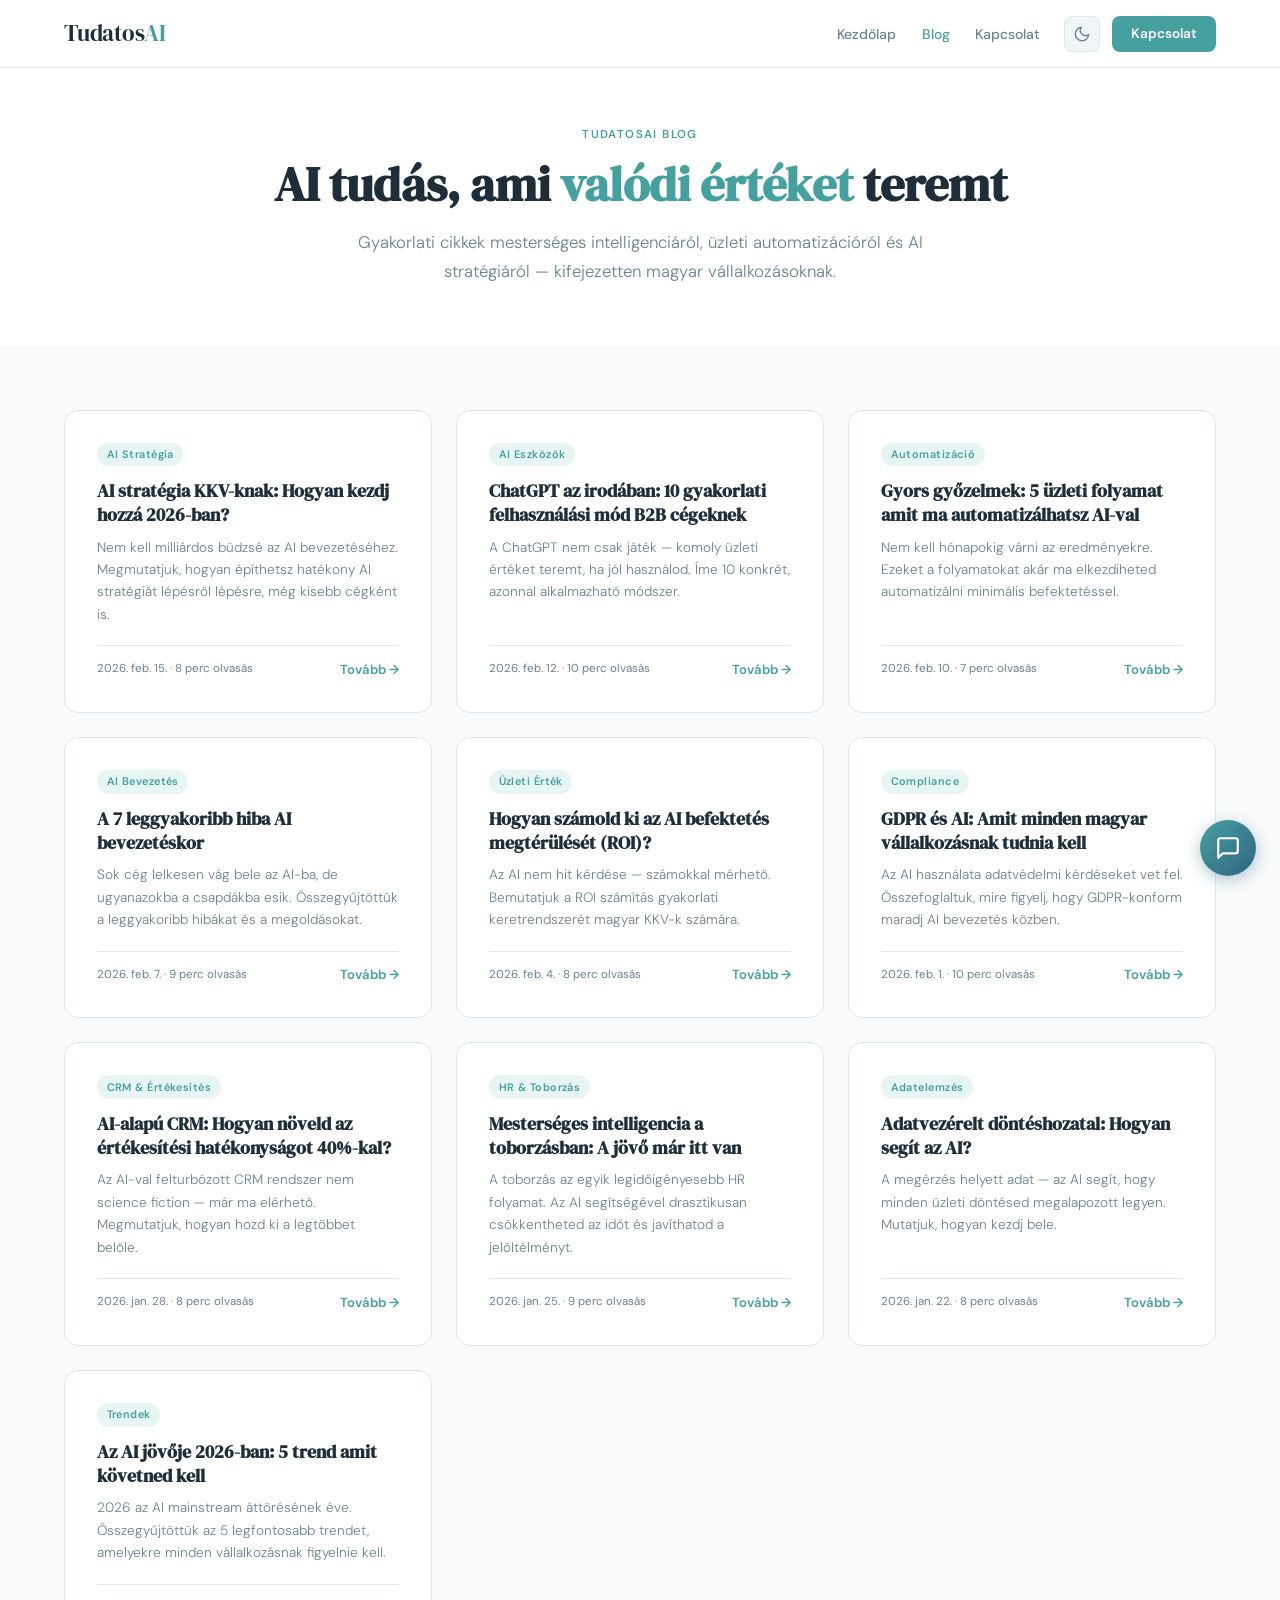
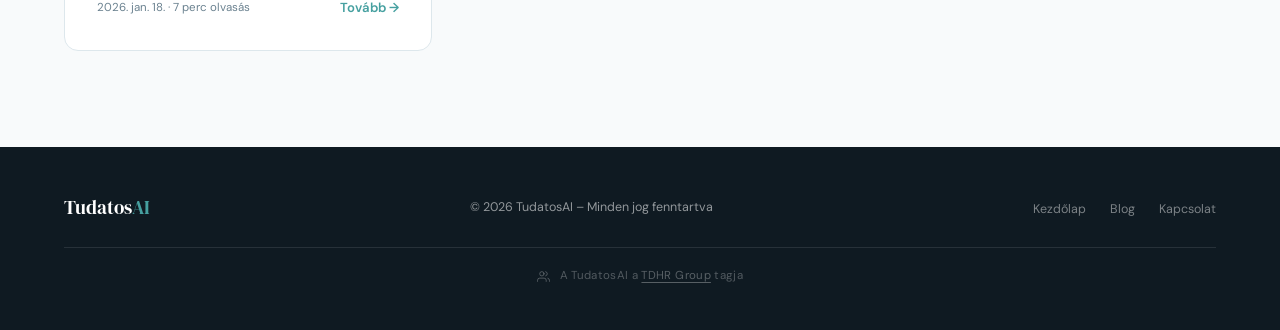
==== blog/index.html @ 4927b86f "Add SVG favicon" ====
<!DOCTYPE html>
<html lang="hu" data-theme="light">
<head>
<meta charset="UTF-8">
<meta name="viewport" content="width=device-width, initial-scale=1.0">
<title>TudatosAI Blog – AI Stratégia, Automatizáció, Trendek</title>
<meta name="description" content="A TudatosAI blogja: gyakorlati cikkek AI stratégiáról, üzleti automatizációról, ChatGPT használatról és mesterséges intelligencia trendekről magyar vállalkozásoknak.">
<link rel="canonical" href="https://tudatosai.hu/blog/">
<meta property="og:type" content="website">
<meta property="og:title" content="TudatosAI Blog – AI Cikkek Magyar Vállalkozásoknak">
<meta property="og:description" content="Gyakorlati cikkek AI stratégiáról, automatizációról és üzleti AI trendekről.">
<meta property="og:url" content="https://tudatosai.hu/blog/">
<meta property="og:image" content="https://tudatosai.hu/og-image.jpg">
<meta property="og:locale" content="hu_HU">
<script type="application/ld+json">
{
  "@context": "https://schema.org",
  "@type": "Blog",
  "name": "TudatosAI Blog",
  "url": "https://tudatosai.hu/blog/",
  "description": "AI stratégia, automatizáció és trendek magyar vállalkozásoknak",
  "publisher": {
    "@type": "Organization",
    "name": "TudatosAI",
    "url": "https://tudatosai.hu"
  }
}
</script>
<link href="https://fonts.googleapis.com/css2?family=DM+Serif+Display:ital@0;1&family=DM+Sans:opsz,wght@9..40,300;9..40,400;9..40,500;9..40,600&display=swap" rel="stylesheet">
<link rel="stylesheet" href="/chatbot-widget.css">
<style>
:root {
  --gold:#D29B01; --gold-light:#F5E8B0; --gold-pale:#FBF5E0;
  --blue:#2F6482; --blue-light:#EAF2F7;
  --teal:#46A0A0; --teal-light:#E8F5F5; --teal-dark:#357878;
  --bg-page:#F8FAFB; --bg-card:#FFFFFF; --bg-alt:#F0F5F7;
  --bg-nav:rgba(255,255,255,0.94); --border:#DDE7EC;
  --text:#1E2E38; --text-mid:#3D5260; --text-muted:#6B8290;
  --shadow-sm:0 2px 10px rgba(47,100,130,.07);
  --shadow-md:0 8px 28px rgba(47,100,130,.11);
}
[data-theme="dark"] {
  --bg-page:#0F1A22; --bg-card:#162130; --bg-alt:#111D27;
  --bg-nav:rgba(15,26,34,0.96); --border:#243444;
  --text:#D8E8F0; --text-mid:#8AAABB; --text-muted:#5A7888;
  --shadow-sm:0 2px 10px rgba(0,0,0,.25); --shadow-md:0 8px 28px rgba(0,0,0,.35);
  --blue-light:#1A2D3A; --teal-light:#162828; --gold-pale:#201900;
}
*,*::before,*::after{box-sizing:border-box;margin:0;padding:0;}
html{scroll-behavior:smooth;}
body{background:var(--bg-page);color:var(--text);font-family:'DM Sans',sans-serif;font-size:16px;line-height:1.6;overflow-x:hidden;transition:background .3s,color .3s;}
a{text-decoration:none;color:inherit;}

/* NAV */
nav{position:fixed;top:0;left:0;right:0;z-index:300;background:var(--bg-nav);backdrop-filter:blur(10px);border-bottom:1px solid var(--border);height:68px;display:flex;align-items:center;padding:0 5%;gap:1.5rem;transition:background .3s,border-color .3s;}
.logo{font-family:'DM Serif Display',serif;font-size:1.45rem;color:var(--text);letter-spacing:-.01em;white-space:nowrap;}
.logo em{color:var(--teal);font-style:normal;}
.nav-links{display:flex;gap:1.6rem;list-style:none;align-items:center;margin-left:auto;}
.nav-links a{color:var(--text-muted);font-size:.875rem;font-weight:500;transition:color .2s;white-space:nowrap;}
.nav-links a:hover,.nav-links a.active{color:var(--teal);}
.nav-actions{display:flex;align-items:center;gap:.7rem;flex-shrink:0;}
.dark-toggle{width:36px;height:36px;background:var(--bg-alt);border:1px solid var(--border);border-radius:8px;cursor:pointer;display:flex;align-items:center;justify-content:center;transition:background .2s;}
.dark-toggle:hover{background:var(--border);}
.dark-toggle svg{width:18px;height:18px;fill:none;stroke:var(--text-muted);stroke-width:1.8;stroke-linecap:round;stroke-linejoin:round;}
.icon-moon{display:block;} .icon-sun{display:none;}
[data-theme="dark"] .icon-moon{display:none;} [data-theme="dark"] .icon-sun{display:block;}
.nav-cta{padding:0 1.2rem;height:36px;background:var(--teal);color:#fff!important;border-radius:8px;font-weight:600!important;font-size:.85rem!important;display:inline-flex;align-items:center;transition:background .2s,transform .15s!important;}
.nav-cta:hover{background:var(--blue)!important;transform:translateY(-1px);}
.nav-hamburger{display:none;flex-direction:column;gap:5px;cursor:pointer;padding:6px;margin-left:auto;background:none;border:none;}
.nav-hamburger span{display:block;width:22px;height:2px;background:var(--text);border-radius:2px;transition:transform .3s,opacity .3s;}
.nav-hamburger.open span:nth-child(1){transform:translateY(7px) rotate(45deg);}
.nav-hamburger.open span:nth-child(2){opacity:0;}
.nav-hamburger.open span:nth-child(3){transform:translateY(-7px) rotate(-45deg);}
.mobile-nav{display:none;position:fixed;top:68px;left:0;right:0;z-index:299;background:var(--bg-card);border-bottom:1px solid var(--border);padding:1.5rem 5%;flex-direction:column;gap:1rem;box-shadow:var(--shadow-md);}
.mobile-nav.open{display:flex;}
.mobile-nav a{color:var(--text);font-weight:500;padding:.4rem 0;border-bottom:1px solid var(--border);}

/* HERO */
.blog-hero{padding:120px 5% 60px;background:var(--bg-card);text-align:center;transition:background .3s;}
.blog-hero-eyebrow{display:inline-block;font-size:.72rem;font-weight:600;letter-spacing:.12em;text-transform:uppercase;color:var(--teal);margin-bottom:.8rem;}
.blog-hero h1{font-family:'DM Serif Display',serif;font-size:clamp(2rem,4vw,3rem);line-height:1.15;color:var(--text);margin-bottom:1rem;}
.blog-hero h1 .accent{color:var(--teal);}
.blog-hero p{font-size:1.05rem;color:var(--text-muted);max-width:600px;margin:0 auto;line-height:1.7;font-weight:300;}

/* BLOG GRID */
.blog-grid-section{padding:4rem 5% 6rem;background:var(--bg-page);}
.blog-grid{display:grid;grid-template-columns:repeat(3,1fr);gap:1.5rem;max-width:1200px;margin:0 auto;}
.blog-card{background:var(--bg-card);border:1px solid var(--border);border-radius:14px;padding:2rem;transition:transform .2s,box-shadow .2s,background .3s,border-color .3s;display:flex;flex-direction:column;}
.blog-card:hover{transform:translateY(-4px);box-shadow:var(--shadow-md);border-color:transparent;}
.blog-tag{display:inline-block;padding:.2rem .6rem;border-radius:100px;background:var(--teal-light);color:var(--teal);font-size:.68rem;font-weight:600;letter-spacing:.04em;margin-bottom:.8rem;align-self:flex-start;}
.blog-card h2{font-family:'DM Serif Display',serif;font-size:1.15rem;color:var(--text);line-height:1.3;margin-bottom:.6rem;}
.blog-card h2 a{color:var(--text);transition:color .2s;}
.blog-card h2 a:hover{color:var(--teal);}
.blog-excerpt{font-size:.85rem;color:var(--text-muted);line-height:1.65;font-weight:300;flex:1;margin-bottom:1.2rem;}
.blog-meta{display:flex;align-items:center;justify-content:space-between;font-size:.72rem;color:var(--text-muted);padding-top:.8rem;border-top:1px solid var(--border);}
.blog-read-more{color:var(--teal);font-weight:600;font-size:.82rem;transition:color .2s;}
.blog-read-more:hover{color:var(--blue);}

/* FOOTER */
footer{background:#0F1A22;color:rgba(255,255,255,.55);padding:2.8rem 5%;}
[data-theme="dark"] footer{background:#080E14;}
.footer-top{display:flex;justify-content:space-between;align-items:center;flex-wrap:wrap;gap:1rem;padding-bottom:1.5rem;border-bottom:1px solid rgba(255,255,255,.1);margin-bottom:1.2rem;}
.footer-logo{font-family:'DM Serif Display',serif;font-size:1.2rem;color:#fff;}
.footer-logo em{color:var(--teal);font-style:normal;}
.footer-copy{font-size:.78rem;}
.footer-links{display:flex;gap:1.5rem;list-style:none;}
.footer-links a{color:rgba(255,255,255,.45);font-size:.78rem;cursor:pointer;transition:color .2s;}
.footer-links a:hover{color:var(--teal);}
.footer-bottom{display:flex;align-items:center;justify-content:center;gap:.6rem;opacity:.5;}
.footer-bottom svg{width:13px;height:13px;stroke:currentColor;fill:none;stroke-width:1.8;stroke-linecap:round;stroke-linejoin:round;}
.footer-bottom span{font-size:.72rem;letter-spacing:.03em;}
.footer-bottom a{color:rgba(255,255,255,.6);text-decoration:underline;text-underline-offset:3px;transition:color .2s;}
.footer-bottom a:hover{color:var(--teal);}

/* RESPONSIVE */
@media(max-width:1100px){.blog-grid{grid-template-columns:repeat(2,1fr);}}
@media(max-width:768px){
  .nav-links,.nav-cta{display:none;}
  .nav-hamburger{display:flex;}
  .nav-actions{margin-left:auto;}
  .blog-grid{grid-template-columns:1fr;}
  .blog-hero{padding:100px 4% 40px;}
  .footer-top{flex-direction:column;text-align:center;align-items:center;}
}
</style>
<link rel="icon" type="image/svg+xml" href="/favicon.svg">
</head>
<body>

<!-- NAV -->
<nav>
  <a href="/" class="logo">Tudatos<em>AI</em></a>
  <ul class="nav-links">
    <li><a href="/">Kezdőlap</a></li>
    <li><a href="/blog/" class="active">Blog</a></li>
    <li><a href="/#contact">Kapcsolat</a></li>
  </ul>
  <div class="nav-actions">
    <button class="dark-toggle" type="button" onclick="toggleDark()" aria-label="Toggle dark mode">
      <svg class="icon-moon" viewBox="0 0 24 24"><path d="M21 12.79A9 9 0 1 1 11.21 3a7 7 0 0 0 9.79 9.79z"/></svg>
      <svg class="icon-sun" viewBox="0 0 24 24"><circle cx="12" cy="12" r="5"/><line x1="12" y1="1" x2="12" y2="3"/><line x1="12" y1="21" x2="12" y2="23"/><line x1="4.22" y1="4.22" x2="5.64" y2="5.64"/><line x1="18.36" y1="18.36" x2="19.78" y2="19.78"/><line x1="1" y1="12" x2="3" y2="12"/><line x1="21" y1="12" x2="23" y2="12"/><line x1="4.22" y1="19.78" x2="5.64" y2="18.36"/><line x1="18.36" y1="5.64" x2="19.78" y2="4.22"/></svg>
    </button>
    <a href="/#contact" class="nav-cta">Kapcsolat</a>
    <button class="nav-hamburger" id="hamburger" type="button" aria-label="Menu" onclick="toggleMobileNav()"><span></span><span></span><span></span></button>
  </div>
</nav>

<div class="mobile-nav" id="mobileNav">
  <a href="/" onclick="closeMobileNav()">Kezdőlap</a>
  <a href="/blog/" onclick="closeMobileNav()">Blog</a>
  <a href="/#contact" onclick="closeMobileNav()">Kapcsolat</a>
</div>

<!-- HERO -->
<section class="blog-hero">
  <div class="blog-hero-eyebrow">TudatosAI Blog</div>
  <h1>AI tudás, ami <span class="accent">valódi értéket</span> teremt</h1>
  <p>Gyakorlati cikkek mesterséges intelligenciáról, üzleti automatizációról és AI stratégiáról — kifejezetten magyar vállalkozásoknak.</p>
</section>

<!-- BLOG GRID -->
<section class="blog-grid-section">
  <div class="blog-grid">

    <article class="blog-card">
      <span class="blog-tag">AI Stratégia</span>
      <h2><a href="ai-strategia-kkv.html">AI stratégia KKV-knak: Hogyan kezdj hozzá 2026-ban?</a></h2>
      <p class="blog-excerpt">Nem kell milliárdos büdzsé az AI bevezetéséhez. Megmutatjuk, hogyan építhetsz hatékony AI stratégiát lépésről lépésre, még kisebb cégként is.</p>
      <div class="blog-meta">
        <span>2026. feb. 15. · 8 perc olvasás</span>
        <a href="ai-strategia-kkv.html" class="blog-read-more">Tovább →</a>
      </div>
    </article>

    <article class="blog-card">
      <span class="blog-tag">AI Eszközök</span>
      <h2><a href="chatgpt-uzleti-hasznalat.html">ChatGPT az irodában: 10 gyakorlati felhasználási mód B2B cégeknek</a></h2>
      <p class="blog-excerpt">A ChatGPT nem csak játék — komoly üzleti értéket teremt, ha jól használod. Íme 10 konkrét, azonnal alkalmazható módszer.</p>
      <div class="blog-meta">
        <span>2026. feb. 12. · 10 perc olvasás</span>
        <a href="chatgpt-uzleti-hasznalat.html" class="blog-read-more">Tovább →</a>
      </div>
    </article>

    <article class="blog-card">
      <span class="blog-tag">Automatizáció</span>
      <h2><a href="ai-automatizacio-gyorsan.html">Gyors győzelmek: 5 üzleti folyamat amit ma automatizálhatsz AI-val</a></h2>
      <p class="blog-excerpt">Nem kell hónapokig várni az eredményekre. Ezeket a folyamatokat akár ma elkezdiheted automatizálni minimális befektetéssel.</p>
      <div class="blog-meta">
        <span>2026. feb. 10. · 7 perc olvasás</span>
        <a href="ai-automatizacio-gyorsan.html" class="blog-read-more">Tovább →</a>
      </div>
    </article>

    <article class="blog-card">
      <span class="blog-tag">AI Bevezetés</span>
      <h2><a href="ai-bevezetesi-hibak.html">A 7 leggyakoribb hiba AI bevezetéskor</a></h2>
      <p class="blog-excerpt">Sok cég lelkesen vág bele az AI-ba, de ugyanazokba a csapdákba esik. Összegyűjtöttük a leggyakoribb hibákat és a megoldásokat.</p>
      <div class="blog-meta">
        <span>2026. feb. 7. · 9 perc olvasás</span>
        <a href="ai-bevezetesi-hibak.html" class="blog-read-more">Tovább →</a>
      </div>
    </article>

    <article class="blog-card">
      <span class="blog-tag">Üzleti Érték</span>
      <h2><a href="ai-roi-szamitas.html">Hogyan számold ki az AI befektetés megtérülését (ROI)?</a></h2>
      <p class="blog-excerpt">Az AI nem hit kérdése — számokkal mérhető. Bemutatjuk a ROI számítás gyakorlati keretrendszerét magyar KKV-k számára.</p>
      <div class="blog-meta">
        <span>2026. feb. 4. · 8 perc olvasás</span>
        <a href="ai-roi-szamitas.html" class="blog-read-more">Tovább →</a>
      </div>
    </article>

    <article class="blog-card">
      <span class="blog-tag">Compliance</span>
      <h2><a href="gdpr-ai-magyarorszag.html">GDPR és AI: Amit minden magyar vállalkozásnak tudnia kell</a></h2>
      <p class="blog-excerpt">Az AI használata adatvédelmi kérdéseket vet fel. Összefoglaltuk, mire figyelj, hogy GDPR-konform maradj AI bevezetés közben.</p>
      <div class="blog-meta">
        <span>2026. feb. 1. · 10 perc olvasás</span>
        <a href="gdpr-ai-magyarorszag.html" class="blog-read-more">Tovább →</a>
      </div>
    </article>

    <article class="blog-card">
      <span class="blog-tag">CRM & Értékesítés</span>
      <h2><a href="ai-crm-ertekesites.html">AI-alapú CRM: Hogyan növeld az értékesítési hatékonyságot 40%-kal?</a></h2>
      <p class="blog-excerpt">Az AI-val felturbózott CRM rendszer nem science fiction — már ma elérhető. Megmutatjuk, hogyan hozd ki a legtöbbet belőle.</p>
      <div class="blog-meta">
        <span>2026. jan. 28. · 8 perc olvasás</span>
        <a href="ai-crm-ertekesites.html" class="blog-read-more">Tovább →</a>
      </div>
    </article>

    <article class="blog-card">
      <span class="blog-tag">HR & Toborzás</span>
      <h2><a href="ai-hr-toborzes.html">Mesterséges intelligencia a toborzásban: A jövő már itt van</a></h2>
      <p class="blog-excerpt">A toborzás az egyik legidőigényesebb HR folyamat. Az AI segítségével drasztikusan csökkentheted az időt és javíthatod a jelöltélményt.</p>
      <div class="blog-meta">
        <span>2026. jan. 25. · 9 perc olvasás</span>
        <a href="ai-hr-toborzes.html" class="blog-read-more">Tovább →</a>
      </div>
    </article>

    <article class="blog-card">
      <span class="blog-tag">Adatelemzés</span>
      <h2><a href="ai-adat-donteshozatal.html">Adatvezérelt döntéshozatal: Hogyan segít az AI?</a></h2>
      <p class="blog-excerpt">A megérzés helyett adat — az AI segít, hogy minden üzleti döntésed megalapozott legyen. Mutatjuk, hogyan kezdj bele.</p>
      <div class="blog-meta">
        <span>2026. jan. 22. · 8 perc olvasás</span>
        <a href="ai-adat-donteshozatal.html" class="blog-read-more">Tovább →</a>
      </div>
    </article>

    <article class="blog-card">
      <span class="blog-tag">Trendek</span>
      <h2><a href="ai-jovoje-2026.html">Az AI jövője 2026-ban: 5 trend amit követned kell</a></h2>
      <p class="blog-excerpt">2026 az AI mainstream áttörésének éve. Összegyűjtöttük az 5 legfontosabb trendet, amelyekre minden vállalkozásnak figyelnie kell.</p>
      <div class="blog-meta">
        <span>2026. jan. 18. · 7 perc olvasás</span>
        <a href="ai-jovoje-2026.html" class="blog-read-more">Tovább →</a>
      </div>
    </article>

  </div>
</section>

<!-- FOOTER -->
<footer>
  <div class="footer-top">
    <a href="/" class="footer-logo">Tudatos<em>AI</em></a>
    <div class="footer-copy">© 2026 TudatosAI – Minden jog fenntartva</div>
    <ul class="footer-links">
      <li><a href="/">Kezdőlap</a></li>
      <li><a href="/blog/">Blog</a></li>
      <li><a href="/#contact">Kapcsolat</a></li>
    </ul>
  </div>
  <div class="footer-bottom">
    <svg viewBox="0 0 24 24"><path d="M17 21v-2a4 4 0 0 0-4-4H5a4 4 0 0 0-4 4v2"/><circle cx="9" cy="7" r="4"/><path d="M23 21v-2a4 4 0 0 0-3-3.87"/><path d="M16 3.13a4 4 0 0 1 0 7.75"/></svg>
    <span>A TudatosAI a <a href="https://tdhr.hu" target="_blank">TDHR Group</a> tagja</span>
  </div>
</footer>

<script>
function toggleDark(){const h=document.documentElement,d=h.getAttribute('data-theme')==='dark';h.setAttribute('data-theme',d?'light':'dark');localStorage.setItem('theme',d?'light':'dark');}
(function(){const s=localStorage.getItem('theme'),p=window.matchMedia('(prefers-color-scheme: dark)').matches;if(s==='dark'||(!s&&p))document.documentElement.setAttribute('data-theme','dark');})();
function toggleMobileNav(){document.getElementById('mobileNav').classList.toggle('open');document.getElementById('hamburger').classList.toggle('open');}
function closeMobileNav(){document.getElementById('mobileNav').classList.remove('open');document.getElementById('hamburger').classList.remove('open');}
</script>
<script src="/chatbot-widget.js"></script>
</body>
</html>
---- chatbot-widget.css ----
/* ═══ CHATBOT WIDGET ═══ */

/* FAB Button */
.chatbot-fab {
  position: fixed;
  bottom: 1.5rem;
  right: 1.5rem;
  z-index: 900;
  width: 56px;
  height: 56px;
  border-radius: 50%;
  background: linear-gradient(135deg, #46A0A0 0%, #2F6482 100%);
  border: none;
  cursor: pointer;
  display: flex;
  align-items: center;
  justify-content: center;
  box-shadow: 0 4px 16px rgba(47, 100, 130, 0.35);
  transition: transform 0.2s, box-shadow 0.2s;
}
.chatbot-fab:hover {
  transform: translateY(-2px) scale(1.05);
  box-shadow: 0 6px 24px rgba(47, 100, 130, 0.45);
}
.chatbot-fab svg {
  width: 26px;
  height: 26px;
  fill: none;
  stroke: #fff;
  stroke-width: 2;
  stroke-linecap: round;
  stroke-linejoin: round;
  transition: opacity 0.2s, transform 0.2s;
}
.chatbot-fab .icon-close {
  position: absolute;
  opacity: 0;
  transform: rotate(-90deg);
}
.chatbot-fab.open .icon-chat {
  opacity: 0;
  transform: rotate(90deg);
}
.chatbot-fab.open .icon-close {
  opacity: 1;
  transform: rotate(0);
}

/* Chat Panel */
.chatbot-panel {
  position: fixed;
  bottom: 5.5rem;
  right: 1.5rem;
  z-index: 899;
  width: 380px;
  max-height: 520px;
  background: var(--bg-card, #fff);
  border: 1px solid var(--border, #DDE7EC);
  border-radius: 16px;
  box-shadow: 0 12px 40px rgba(47, 100, 130, 0.18);
  display: flex;
  flex-direction: column;
  overflow: hidden;
  opacity: 0;
  transform: translateY(12px) scale(0.95);
  pointer-events: none;
  transition: opacity 0.25s ease, transform 0.25s ease;
}
.chatbot-panel.open {
  opacity: 1;
  transform: translateY(0) scale(1);
  pointer-events: auto;
}

/* Header */
.chatbot-header {
  background: linear-gradient(135deg, #46A0A0 0%, #2F6482 100%);
  padding: 1rem 1.2rem;
  display: flex;
  align-items: center;
  gap: 0.6rem;
  flex-shrink: 0;
}
.chatbot-header-avatar {
  width: 36px;
  height: 36px;
  background: rgba(255, 255, 255, 0.2);
  border-radius: 50%;
  display: flex;
  align-items: center;
  justify-content: center;
}
.chatbot-header-avatar svg {
  width: 18px;
  height: 18px;
  fill: none;
  stroke: #fff;
  stroke-width: 2;
  stroke-linecap: round;
  stroke-linejoin: round;
}
.chatbot-header-title {
  color: #fff;
  font-weight: 600;
  font-size: 0.9rem;
  font-family: 'DM Sans', sans-serif;
}
.chatbot-header-sub {
  color: rgba(255, 255, 255, 0.75);
  font-size: 0.72rem;
  font-family: 'DM Sans', sans-serif;
}

/* Messages Area */
.chatbot-messages {
  flex: 1;
  overflow-y: auto;
  padding: 1rem;
  display: flex;
  flex-direction: column;
  gap: 0.75rem;
  min-height: 200px;
  max-height: 340px;
  background: var(--bg-page, #F8FAFB);
}
.chatbot-messages::-webkit-scrollbar {
  width: 4px;
}
.chatbot-messages::-webkit-scrollbar-thumb {
  background: var(--border, #DDE7EC);
  border-radius: 4px;
}

/* Message Bubbles */
.chatbot-msg {
  max-width: 85%;
  padding: 0.65rem 0.9rem;
  border-radius: 12px;
  font-size: 0.85rem;
  line-height: 1.6;
  font-family: 'DM Sans', sans-serif;
  word-break: break-word;
}
.chatbot-msg.bot {
  align-self: flex-start;
  background: var(--bg-card, #fff);
  color: var(--text, #1E2E38);
  border: 1px solid var(--border, #DDE7EC);
  border-bottom-left-radius: 4px;
}
.chatbot-msg.user {
  align-self: flex-end;
  background: linear-gradient(135deg, #46A0A0, #2F6482);
  color: #fff;
  border-bottom-right-radius: 4px;
}

/* Typing Indicator */
.chatbot-typing {
  align-self: flex-start;
  display: flex;
  gap: 4px;
  padding: 0.65rem 0.9rem;
  background: var(--bg-card, #fff);
  border: 1px solid var(--border, #DDE7EC);
  border-radius: 12px;
  border-bottom-left-radius: 4px;
}
.chatbot-typing span {
  width: 7px;
  height: 7px;
  background: var(--text-muted, #6B8290);
  border-radius: 50%;
  animation: chatbot-bounce 1.4s infinite;
}
.chatbot-typing span:nth-child(2) { animation-delay: 0.2s; }
.chatbot-typing span:nth-child(3) { animation-delay: 0.4s; }
@keyframes chatbot-bounce {
  0%, 60%, 100% { transform: translateY(0); }
  30% { transform: translateY(-5px); }
}

/* Input Area */
.chatbot-input-area {
  display: flex;
  align-items: center;
  gap: 0.5rem;
  padding: 0.75rem 1rem;
  border-top: 1px solid var(--border, #DDE7EC);
  background: var(--bg-card, #fff);
  flex-shrink: 0;
}
.chatbot-input {
  flex: 1;
  border: 1.5px solid var(--border, #DDE7EC);
  border-radius: 8px;
  padding: 0.55rem 0.8rem;
  font-size: 0.85rem;
  font-family: 'DM Sans', sans-serif;
  background: var(--bg-alt, #F0F5F7);
  color: var(--text, #1E2E38);
  outline: none;
  transition: border-color 0.2s;
}
.chatbot-input::placeholder {
  color: var(--text-muted, #6B8290);
}
.chatbot-input:focus {
  border-color: #46A0A0;
}
.chatbot-send {
  width: 36px;
  height: 36px;
  border-radius: 8px;
  background: linear-gradient(135deg, #46A0A0, #2F6482);
  border: none;
  cursor: pointer;
  display: flex;
  align-items: center;
  justify-content: center;
  flex-shrink: 0;
  transition: opacity 0.2s;
}
.chatbot-send:hover {
  opacity: 0.85;
}
.chatbot-send:disabled {
  opacity: 0.5;
  cursor: not-allowed;
}
.chatbot-send svg {
  width: 16px;
  height: 16px;
  fill: none;
  stroke: #fff;
  stroke-width: 2;
  stroke-linecap: round;
  stroke-linejoin: round;
}

/* Mobile */
@media (max-width: 480px) {
  .chatbot-panel {
    width: calc(100% - 1.5rem);
    right: 0.75rem;
    bottom: 5rem;
    max-height: 70vh;
  }
}
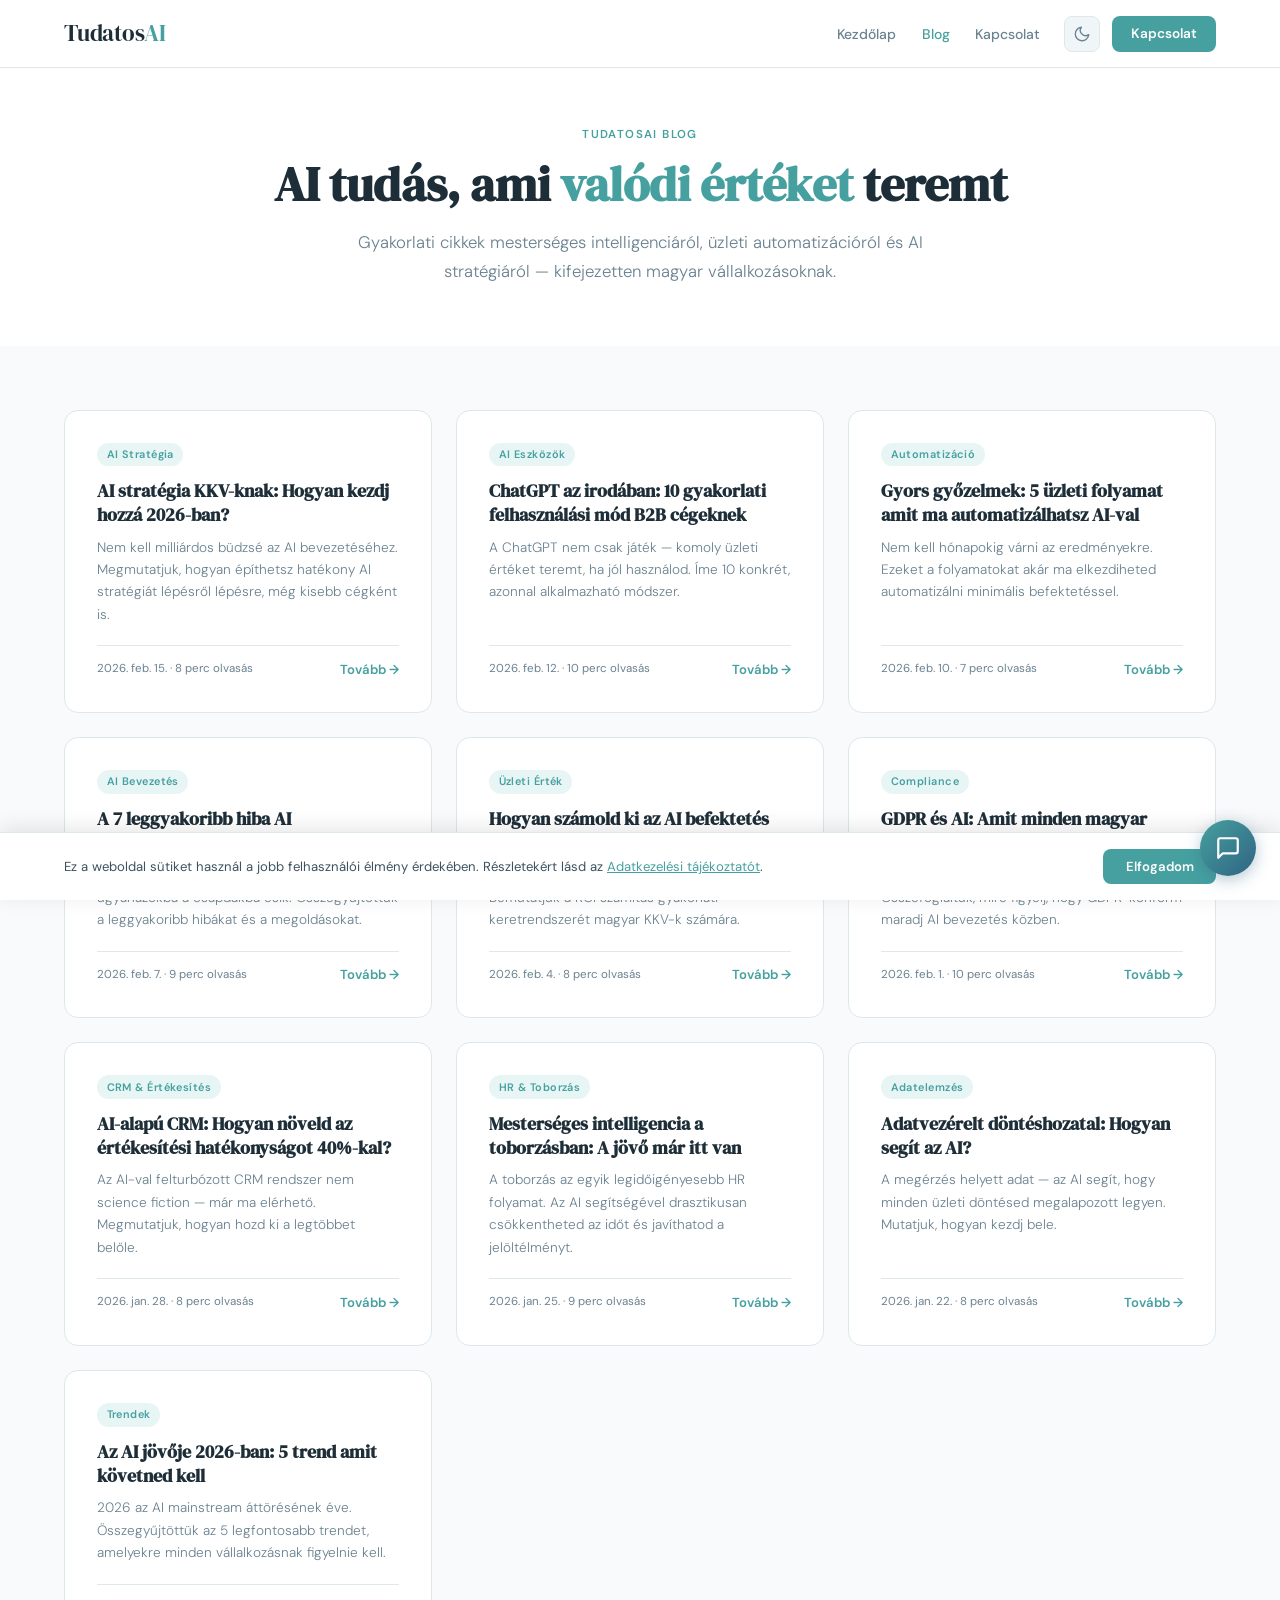
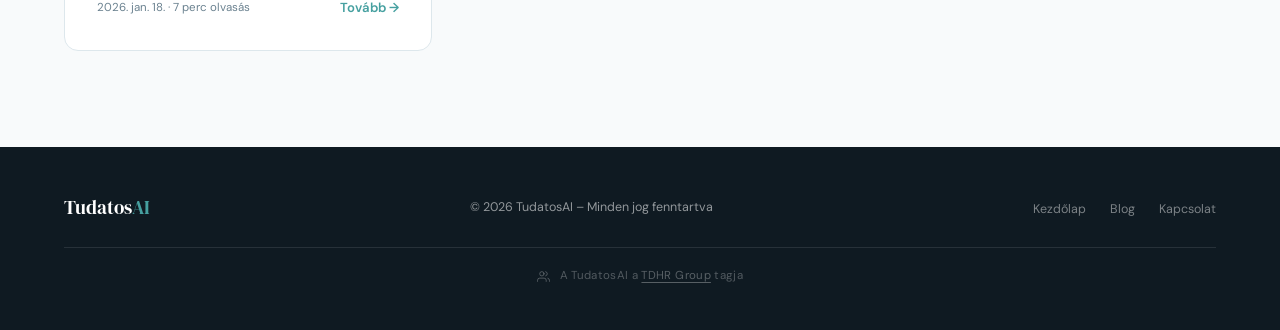
==== commit 445de77b: "Add SEO files, 404 page, and cookie consent banner - robots.txt with sitemap reference - sitemap.xml" ====
--- a/blog/index.html
+++ b/blog/index.html
@@ -122,6 +122,7 @@
   .blog-hero{padding:100px 4% 40px;}
   .footer-top{flex-direction:column;text-align:center;align-items:center;}
 }
+.cookie-bar{position:fixed;bottom:0;left:0;right:0;z-index:800;background:var(--bg-card);border-top:1px solid var(--border);padding:1rem 5%;display:flex;align-items:center;justify-content:space-between;gap:1rem;box-shadow:0 -4px 20px rgba(0,0,0,.1);transition:transform .3s,background .3s;flex-wrap:wrap;}.cookie-bar.hidden{transform:translateY(100%);}.cookie-text{font-size:.82rem;color:var(--text-mid,#3D5260);line-height:1.6;flex:1;min-width:200px;}.cookie-text a{color:var(--teal);text-decoration:underline;}.cookie-btn{padding:.55rem 1.4rem;background:var(--teal);color:#fff;border:none;border-radius:8px;font-family:"DM Sans",sans-serif;font-size:.82rem;font-weight:600;cursor:pointer;white-space:nowrap;transition:background .2s;}.cookie-btn:hover{background:var(--blue);}
 </style>
 <link rel="icon" type="image/svg+xml" href="/favicon.svg">
 </head>
@@ -289,5 +290,6 @@
 function closeMobileNav(){document.getElementById('mobileNav').classList.remove('open');document.getElementById('hamburger').classList.remove('open');}
 </script>
 <script src="/chatbot-widget.js"></script>
+<div class="cookie-bar" id="cookieBar"><p class="cookie-text">Ez a weboldal sütiket használ a jobb felhasználói élmény érdekében. Részletekért lásd az <a href="/#contact">Adatkezelési tájékoztatót</a>.</p><button class="cookie-btn" type="button" onclick="acceptCookies()">Elfogadom</button></div><script>function acceptCookies(){document.getElementById("cookieBar").classList.add("hidden");localStorage.setItem("cookies_accepted","1");}(function(){if(localStorage.getItem("cookies_accepted")==="1")document.getElementById("cookieBar").classList.add("hidden");})();</script>
 </body>
 </html>
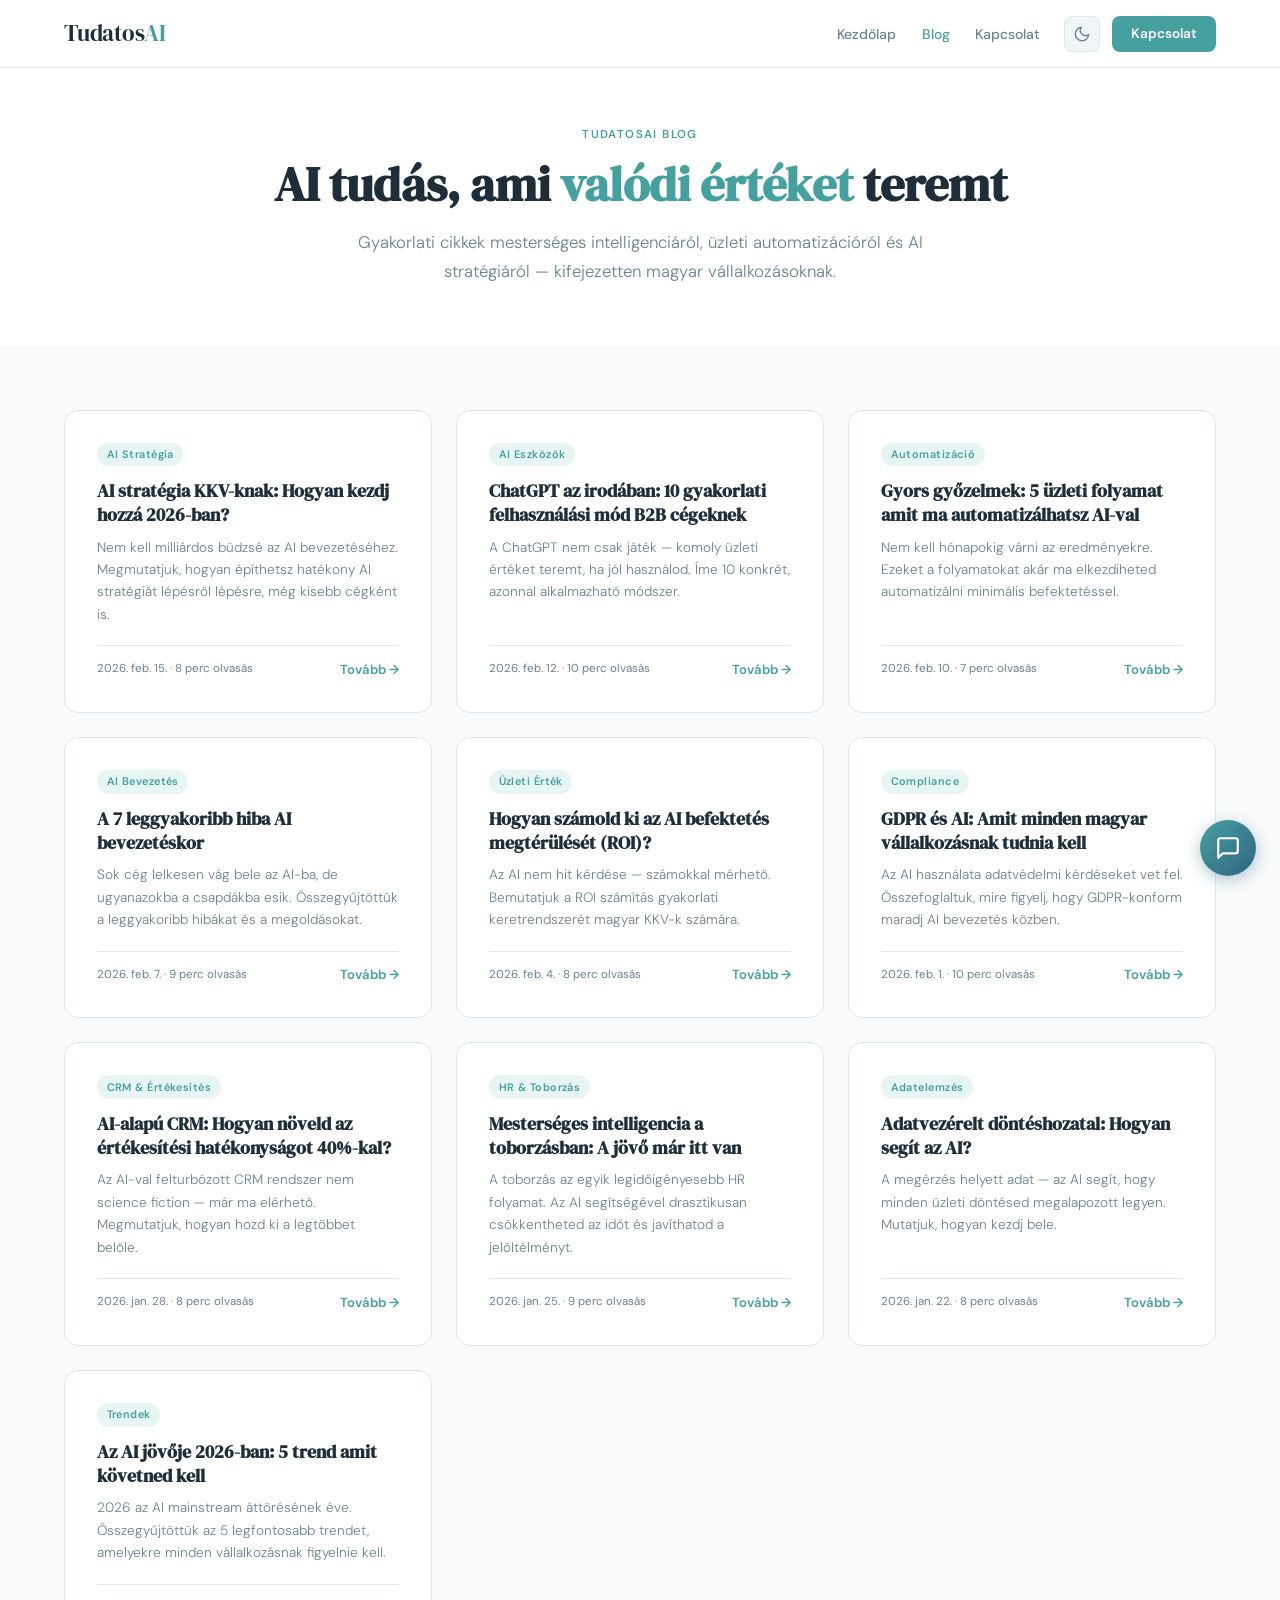
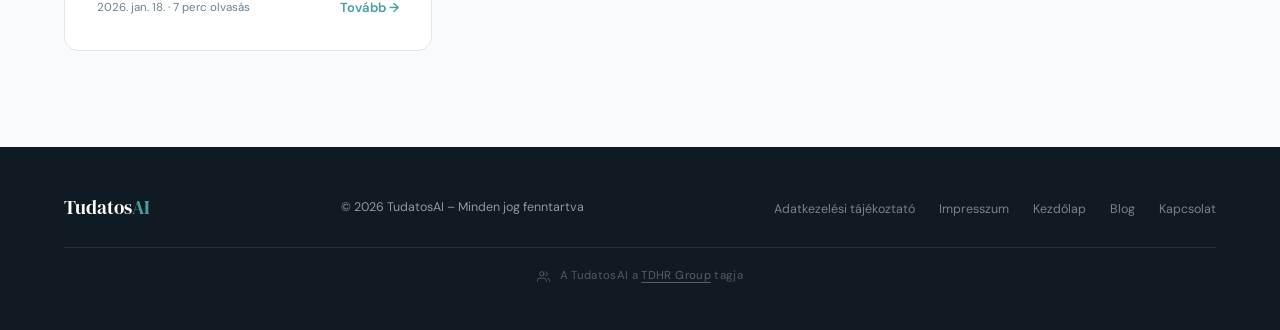
==== commit d7a4f708: "fix(web): GA4 + süti-sáv ki, adatkezelés/impresszum a csoport-lapokra A GA4 (G-J6CXXQPSQL) volt az e" ====
--- a/blog/index.html
+++ b/blog/index.html
@@ -40,11 +40,11 @@
   --shadow-md:0 8px 28px rgba(47,100,130,.11);
 }
 [data-theme="dark"] {
-  --bg-page:#0F1A22; --bg-card:#162130; --bg-alt:#111D27;
-  --bg-nav:rgba(15,26,34,0.96); --border:#243444;
-  --text:#D8E8F0; --text-mid:#8AAABB; --text-muted:#5A7888;
-  --shadow-sm:0 2px 10px rgba(0,0,0,.25); --shadow-md:0 8px 28px rgba(0,0,0,.35);
-  --blue-light:#1A2D3A; --teal-light:#162828; --gold-pale:#201900;
+  --bg-page:#1F2F3D; --bg-card:#283D4E; --bg-alt:#243545;
+  --bg-nav:rgba(31,47,61,0.96); --border:#446070;
+  --text:#F0F5F8; --text-mid:#C4DAE5; --text-muted:#96B5C6;
+  --shadow-sm:0 2px 10px rgba(0,0,0,.2); --shadow-md:0 8px 28px rgba(0,0,0,.3);
+  --blue-light:#2E4858; --teal-light:#284242; --gold-pale:#352E08;
 }
 *,*::before,*::after{box-sizing:border-box;margin:0;padding:0;}
 html{scroll-behavior:smooth;}
@@ -122,7 +122,6 @@
   .blog-hero{padding:100px 4% 40px;}
   .footer-top{flex-direction:column;text-align:center;align-items:center;}
 }
-.cookie-bar{position:fixed;bottom:0;left:0;right:0;z-index:800;background:var(--bg-card);border-top:1px solid var(--border);padding:1rem 5%;display:flex;align-items:center;justify-content:space-between;gap:1rem;box-shadow:0 -4px 20px rgba(0,0,0,.1);transition:transform .3s,background .3s;flex-wrap:wrap;}.cookie-bar.hidden{transform:translateY(100%);}.cookie-text{font-size:.82rem;color:var(--text-mid,#3D5260);line-height:1.6;flex:1;min-width:200px;}.cookie-text a{color:var(--teal);text-decoration:underline;}.cookie-btn{padding:.55rem 1.4rem;background:var(--teal);color:#fff;border:none;border-radius:8px;font-family:"DM Sans",sans-serif;font-size:.82rem;font-weight:600;cursor:pointer;white-space:nowrap;transition:background .2s;}.cookie-btn:hover{background:var(--blue);}
 </style>
 <link rel="icon" type="image/svg+xml" href="/favicon.svg">
 </head>
@@ -272,6 +271,8 @@
     <a href="/" class="footer-logo">Tudatos<em>AI</em></a>
     <div class="footer-copy">© 2026 TudatosAI – Minden jog fenntartva</div>
     <ul class="footer-links">
+      <li><a href="https://tudatosdiak.hu/adatkezelesi-tajekoztato">Adatkezelési tájékoztató</a></li>
+      <li><a href="https://tudatosdiak.hu/impresszum">Impresszum</a></li>
       <li><a href="/">Kezdőlap</a></li>
       <li><a href="/blog/">Blog</a></li>
       <li><a href="/#contact">Kapcsolat</a></li>
@@ -290,6 +291,5 @@
 function closeMobileNav(){document.getElementById('mobileNav').classList.remove('open');document.getElementById('hamburger').classList.remove('open');}
 </script>
 <script src="/chatbot-widget.js"></script>
-<div class="cookie-bar" id="cookieBar"><p class="cookie-text">Ez a weboldal sütiket használ a jobb felhasználói élmény érdekében. Részletekért lásd az <a href="/#contact">Adatkezelési tájékoztatót</a>.</p><button class="cookie-btn" type="button" onclick="acceptCookies()">Elfogadom</button></div><script>function acceptCookies(){document.getElementById("cookieBar").classList.add("hidden");localStorage.setItem("cookies_accepted","1");}(function(){if(localStorage.getItem("cookies_accepted")==="1")document.getElementById("cookieBar").classList.add("hidden");})();</script>
 </body>
 </html>
